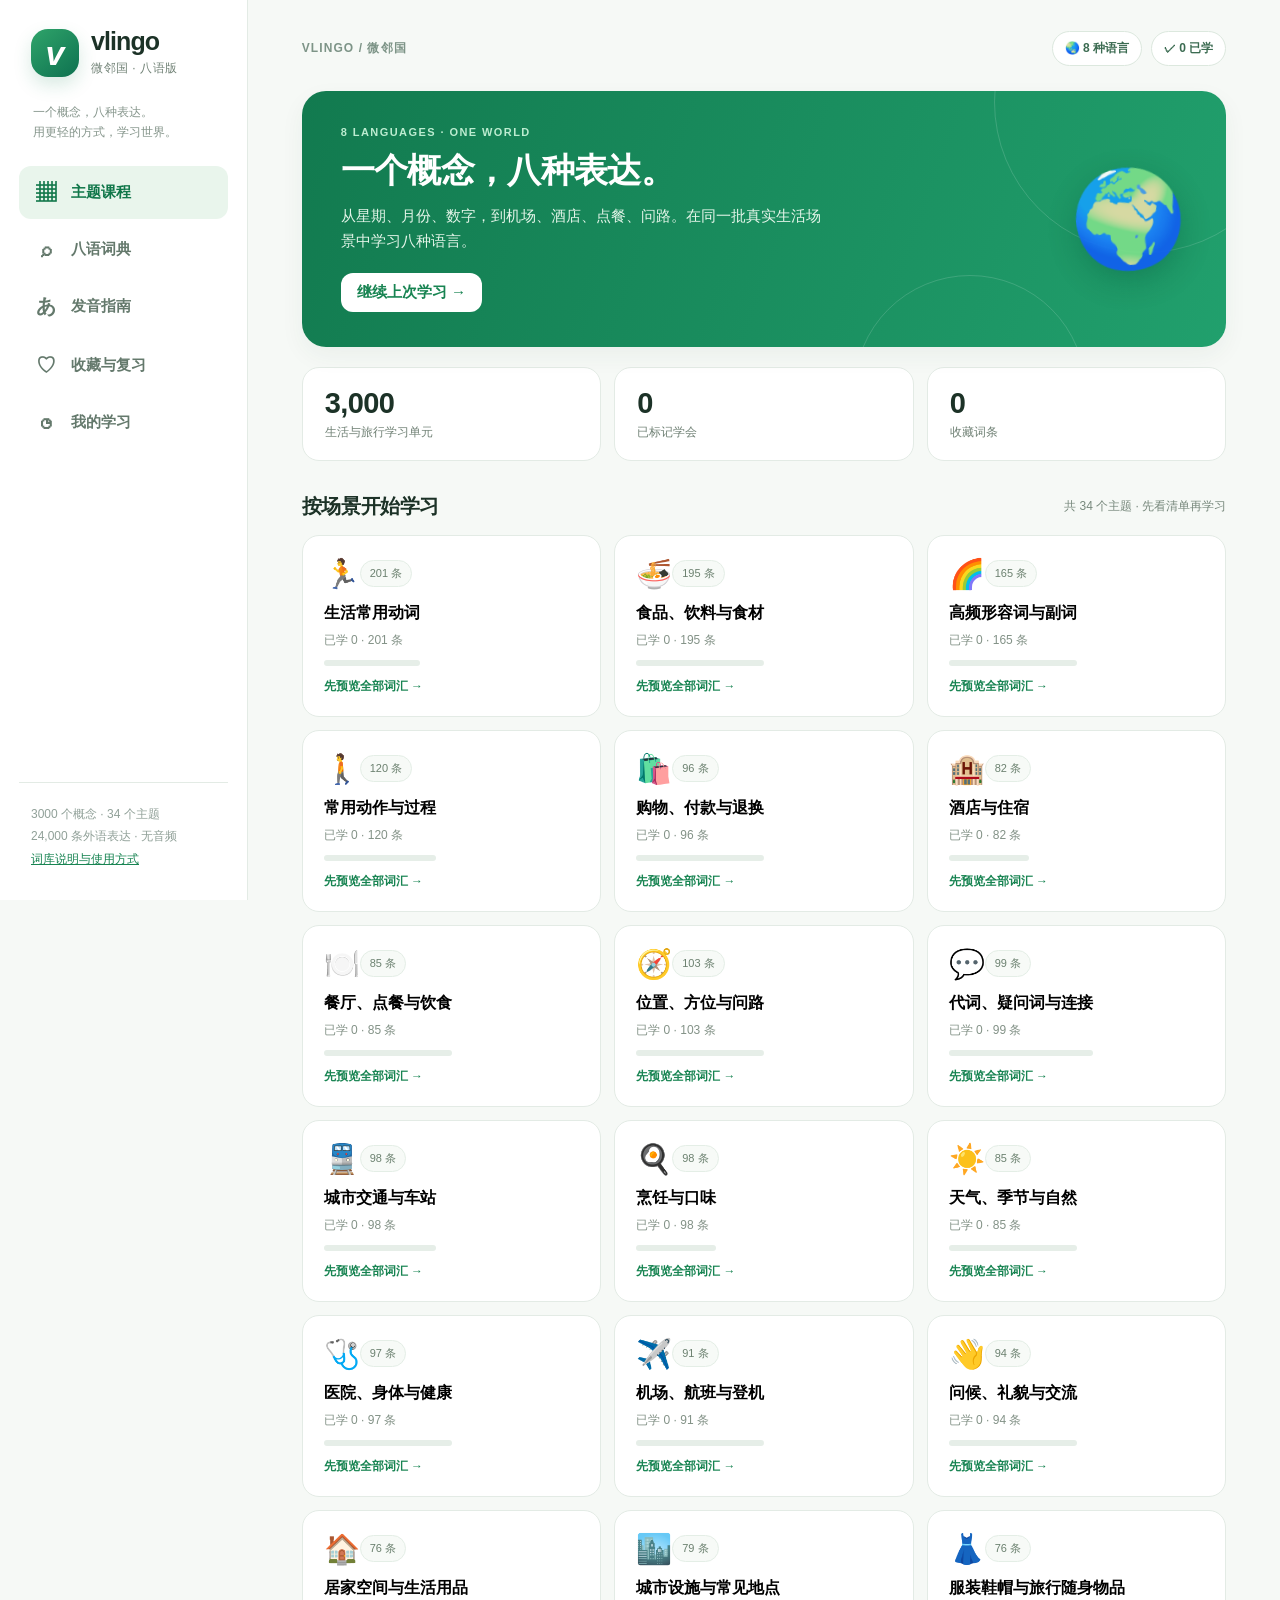
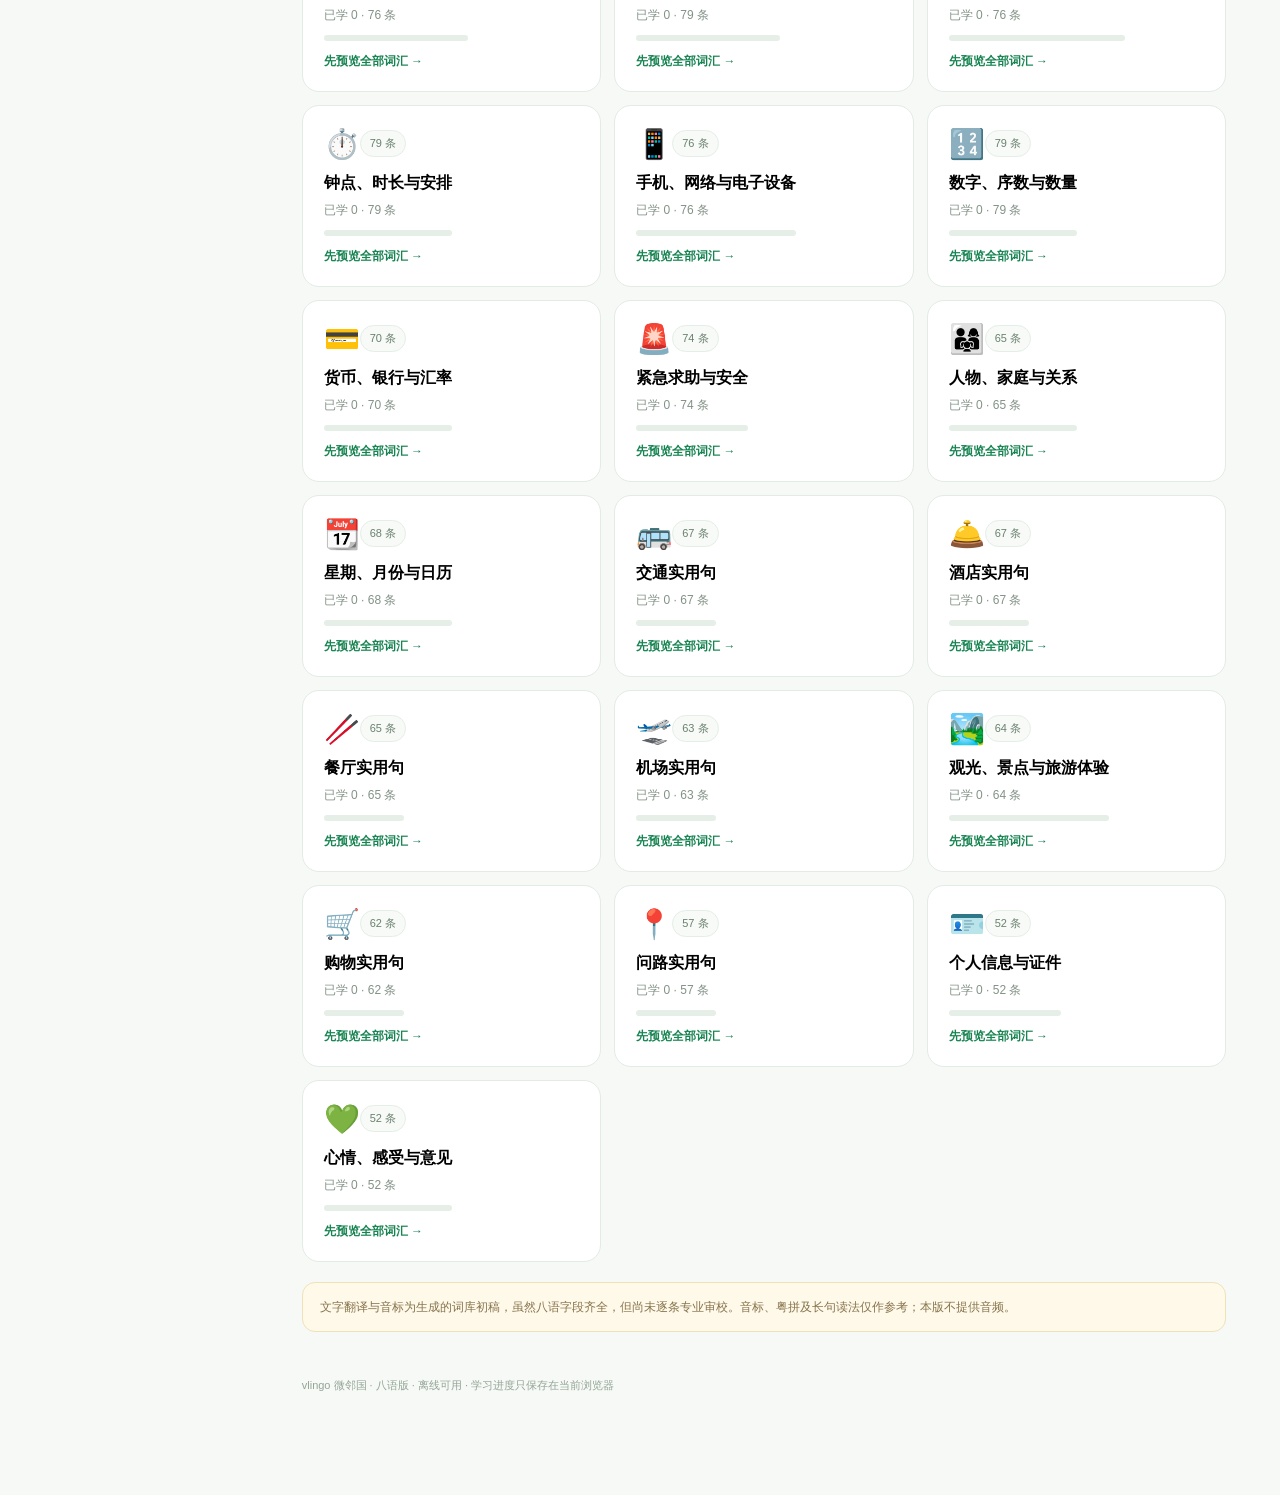
==== index.html @ e0ec7e32 "site: import published vlingo website and eight-language data" ====
<!doctype html><html lang="zh-CN"><head><meta charset="utf-8"><meta name="viewport" content="width=device-width,initial-scale=1,viewport-fit=cover"><meta name="theme-color" content="#188452"><meta name="description" content="vlingo 微邻国｜3000 个生活概念，八种语言同步学习"><title>vlingo 微邻国 · 八语同步学习</title><link rel="icon" href="assets/icon.svg" type="image/svg+xml"><link rel="stylesheet" href="assets/styles.css"><link rel="manifest" href="manifest.webmanifest"></head><body>
<div class="app"><aside class="side"><div class="logo"><div class="logo-icon">v</div><div><b>vlingo</b><span>微邻国 · 八语版</span></div></div><div class="side-sub">一个概念，八种表达。<br>用更轻的方式，学习世界。</div><nav class="nav"><button data-page="home" class="active"><span class="ni">▦</span>主题课程</button><button data-page="search"><span class="ni">⌕</span>八语词典</button><button data-page="guides"><span class="ni">あ</span>发音指南</button><button data-page="review"><span class="ni">♡</span>收藏与复习</button><button data-page="settings"><span class="ni">◷</span>我的学习</button></nav><div class="side-foot">3000 个概念 · 34 个主题<br>24,000 条外语表达 · 无音频<br><a href="README.md" target="_blank">词库说明与使用方式</a></div></aside><main class="main" id="view"></main></div>
<nav class="bottom"><button data-page="home">▦<small>课程</small></button><button data-page="search">⌕<small>词典</small></button><button data-page="guides">あ<small>发音</small></button><button data-page="review">♡<small>复习</small></button><button data-page="settings">◷<small>我的</small></button></nav><div class="toast" id="toast" role="status" aria-live="polite"></div><script src="data/lexicon.js"></script><script src="assets/app.js"></script></body></html>
---- assets/styles.css ----
:root{--bg:#f6f9f6;--surface:#fff;--ink:#1c3227;--muted:#718276;--brand:#188452;--brand2:#116c46;--line:#e3ebe5;--soft:#edf7f0;--gold:#f8f1df;--shadow:0 9px 24px rgba(37,69,46,.055);--radius:19px;--sans:-apple-system,BlinkMacSystemFont,"PingFang SC","Microsoft YaHei",Inter,Arial,sans-serif}
*{box-sizing:border-box}html{scroll-behavior:smooth}body{margin:0;background:var(--bg);color:var(--ink);font-family:var(--sans);font-size:15px}button,input,select{font:inherit}button{cursor:pointer}a{color:var(--brand)}button:focus-visible,input:focus-visible,select:focus-visible{outline:3px solid #79cba5;outline-offset:2px}.app{display:grid;grid-template-columns:248px minmax(0,1fr);min-height:100vh;max-width:1680px;margin:auto}.side{position:sticky;top:0;height:100vh;background:#fff;border-right:1px solid var(--line);padding:29px 19px;display:flex;flex-direction:column}.logo{display:flex;align-items:center;gap:12px;padding:0 12px 12px}.logo-icon{background:linear-gradient(140deg,#2fa46a,#0e7150);color:white;border-radius:17px;width:48px;height:48px;display:grid;place-items:center;font-size:34px;font-weight:800;font-style:italic;box-shadow:0 8px 18px #1884522b}.logo b{font-size:25px;letter-spacing:-.9px;line-height:1}.logo span{display:block;font-size:12px;margin-top:6px;color:var(--muted);letter-spacing:.5px}.side-sub{font-size:12px;line-height:1.7;color:#85958b;padding:13px 14px 23px}.nav{display:grid;gap:6px}.nav button{background:transparent;border:0;text-align:left;color:#64796c;padding:13px 15px;font-weight:650;border-radius:12px;display:flex;gap:13px;align-items:center}.nav button .ni{width:24px;font-size:20px;text-align:center}.nav button.active{background:#e9f5ec;color:#11774a}.nav button:hover:not(.active){background:#f4f7f5}.side-foot{margin-top:auto;border-top:1px solid var(--line);padding:20px 12px 0;font-size:12px;line-height:1.9;color:#90a098}.side-foot a{display:block;color:var(--brand)}.main{padding:31px clamp(22px,4.2vw,66px) 90px;min-width:0;max-width:1360px;width:100%;margin:0 auto}.topline{display:flex;align-items:center;justify-content:space-between;gap:10px;margin-bottom:25px}.crumb{font-size:12px;font-weight:700;letter-spacing:.09em;color:#7d9487}.topright{display:flex;align-items:center;gap:9px}.chip{border-radius:30px;padding:8px 12px;background:white;border:1px solid #dce8de;color:#3b6b51;font-size:12px;font-weight:700;white-space:nowrap}.heading{margin:8px 0 23px}.heading h1{font-size:clamp(25px,3vw,35px);margin:0 0 10px;letter-spacing:-.03em}.heading p{margin:0;color:var(--muted);line-height:1.75;max-width:810px}.hero{background:linear-gradient(110deg,#127a4f,#21a06d);border-radius:24px;padding:35px 39px;display:flex;justify-content:space-between;align-items:center;color:white;position:relative;overflow:hidden;min-height:230px;box-shadow:var(--shadow)}.hero::before,.hero::after{content:"";position:absolute;border:1px solid #ffffff26;border-radius:50%;width:300px;height:300px;right:-70px;top:-140px}.hero::after{width:230px;height:230px;top:auto;bottom:-160px;right:140px}.hero h2{font-size:clamp(23px,3vw,34px);line-height:1.2;letter-spacing:-.02em;margin:12px 0}.hero p{color:#e4f5e9;max-width:480px;line-height:1.7;margin:0 0 19px}.hero .orb{font-size:94px;line-height:1;opacity:.94;filter:drop-shadow(0 10px 15px #09573961);transform:rotate(-6deg);z-index:1}.eyebrow{font-size:11px;letter-spacing:.13em;font-weight:800;color:var(--brand);text-transform:uppercase}.hero .eyebrow{color:#bcecd0}.btn{border:1px solid var(--line);border-radius:12px;background:white;color:var(--ink);padding:10px 16px;min-height:39px;font-weight:750;display:inline-flex;justify-content:center;align-items:center;gap:8px;white-space:nowrap}.btn:hover{border-color:#a4cdb2;background:#fafdfb}.btn.primary{background:var(--brand);color:white;border-color:var(--brand)}.btn.primary:hover{background:var(--brand2)}.btn.light{background:#fff;color:var(--brand);border:0}.btn.tiny{padding:7px 11px;font-size:12px;min-height:31px}.btn.warn{color:#b54f42}.btn:disabled{opacity:.5;cursor:default}.stats{display:grid;grid-template-columns:repeat(3,1fr);gap:13px;margin:20px 0 28px}.stat{padding:19px 22px;background:#fff;border:1px solid var(--line);border-radius:17px}.stat b{display:block;font-size:29px;letter-spacing:-.02em}.stat span{font-size:12px;color:var(--muted);margin-top:4px;display:block}.sectionhead{display:flex;align-items:center;justify-content:space-between;gap:16px;margin:32px 0 15px}.sectionhead h2{font-size:20px;letter-spacing:-.02em;margin:0}.muted{color:var(--muted)}.small{font-size:12px}.notice{background:#fff9ea;border:1px solid #f0e1b9;padding:14px 17px;border-radius:13px;font-size:12px;color:#86734b;line-height:1.7;margin:20px 0}.notice.green{background:var(--soft);border-color:#cde7d6;color:#356a4a}.topic-grid{display:grid;grid-template-columns:repeat(3,minmax(0,1fr));gap:13px}.topic{border:1px solid var(--line);background:white;padding:21px;text-align:left;border-radius:17px;min-height:142px;display:flex;flex-direction:column;gap:12px;transition:.14s}.topic:hover{border-color:#9accae;transform:translateY(-2px);box-shadow:var(--shadow)}.topic-top{display:flex;align-items:center;justify-content:space-between}.topic .emoji{font-size:29px}.tag{display:inline-flex;align-items:center;gap:4px;padding:5px 9px;border:1px solid #e4eee6;background:#f7faf7;border-radius:100px;font-size:11px;color:#6b806f;white-space:nowrap}.tag.green{background:#e6f5ec;border-color:#d2e9da;color:var(--brand2)}.topic h3{font-size:16px;margin:0 0 7px;font-weight:750}.topic p{font-size:12px;color:#839287;margin:0;line-height:1.5}.topic small{margin-top:auto;color:#188452;font-size:12px;font-weight:650}.panel{border:1px solid var(--line);background:#fff;border-radius:19px;padding:24px;box-shadow:var(--shadow)}.toolbar{display:flex;gap:10px;align-items:center;flex-wrap:wrap;margin:14px 0 18px}.input{border:1px solid #dfe9e2;border-radius:12px;background:#fff;min-height:42px;padding:10px 13px;outline:none;color:var(--ink)}.input:focus{border-color:#5ab584}.search{width:min(100%,520px);flex:1}.seg{display:flex;gap:7px;flex-wrap:wrap}.seg button{padding:8px 12px;background:#fff;border:1px solid var(--line);border-radius:10px;color:#697c70;font-size:12px;font-weight:700}.seg button.on{background:#e5f5e9;color:#137447;border-color:#b9dcc4}.between{display:flex;justify-content:space-between;align-items:center;gap:12px;flex-wrap:wrap}.catalog-head{margin-bottom:18px;display:flex;align-items:center;justify-content:space-between;gap:15px}.catalog-head h2{margin:0;font-size:22px}.catalog-head p{color:var(--muted);margin:6px 0 0;font-size:13px}.wordlist{border:1px solid var(--line);border-radius:13px;overflow:hidden;background:#fff}.wordrow{display:flex;justify-content:space-between;align-items:center;width:100%;padding:13px 15px;background:#fff;text-align:left;border:0;border-bottom:1px solid #edf1ed;gap:10px}.wordrow:last-child{border-bottom:0}.wordrow:hover{background:#f6fbf7}.wordrow b{font-size:14px;font-weight:750}.wordrow small{display:block;font-size:12px;color:#8a988e;margin-top:5px;line-height:1.5}.wordrow .arrow{font-size:18px;color:#afc1b4}.count{color:#77887c;font-size:12px}.progressbar{height:6px;background:#e6eee8;border-radius:50px;overflow:hidden}.progressbar i{height:100%;background:#21a76c;display:block;border-radius:50px}.studyframe{background:#fff;border:1px solid var(--line);border-radius:21px;padding:25px;box-shadow:var(--shadow)}.studyword{font-size:clamp(30px,5vw,48px);font-weight:850;margin:10px 0 6px;letter-spacing:-.035em}.studyhead{margin-bottom:20px;display:flex;justify-content:space-between;gap:8px;flex-wrap:wrap}.lang-filter{display:flex;flex-wrap:wrap;gap:7px;margin:16px 0 19px}.lang-filter button{background:#fff;border:1px solid #dfe9df;padding:7px 11px;border-radius:11px;font-size:12px;color:#6b8272}.lang-filter button.on{border-color:#8acaad;background:#eaf7ee;color:#107443;font-weight:750}.langs-grid{display:grid;grid-template-columns:repeat(2,minmax(0,1fr));gap:12px}.lcard{border:1px solid #e3ebe4;padding:17px;border-radius:15px;min-width:0;display:flex;flex-direction:column;gap:7px;background:#fff}.lcard h3{font-size:12px;margin:0;color:#607e6b;display:flex;gap:8px;align-items:center}.lword{font-size:20px;line-height:1.5;font-weight:700;overflow-wrap:anywhere;word-break:normal;white-space:pre-line}.lread{font-size:13px;color:#6c806f;line-height:1.65;overflow-wrap:anywhere}.lread span{color:#9aaba0;font-size:11px}.studynav{display:flex;justify-content:space-between;gap:10px;flex-wrap:wrap;align-items:center;border-top:1px solid var(--line);padding-top:18px;margin-top:21px}.actions{display:flex;gap:8px;flex-wrap:wrap}.quiz-box{max-width:760px}.quiz-choices{display:grid;gap:9px;margin-top:20px}.choice{background:#fff;border:1px solid var(--line);border-radius:13px;padding:16px 18px;text-align:left;color:var(--ink);font-size:16px;line-height:1.6}.choice:hover{background:#f8fcf9;border-color:#85c7a0}.choice.correct{background:#e7f6ec;border-color:#58b986;color:#125f3e}.choice.wrong{background:#fff0ed;border-color:#e49d92;color:#ae403a}.choice:disabled{cursor:default}.quiz-prompt{margin:12px 0 5px;font-size:32px;font-weight:800;line-height:1.4}.alertline{padding:12px 14px;margin:14px 0;border-radius:12px;background:#edf6f0;color:#276948;font-size:14px}.alertline.bad{background:#fff0ed;color:#ab453a}.empty{padding:60px 18px;border:1px dashed #d5e3d9;border-radius:15px;background:#fff;text-align:center;line-height:2;color:var(--muted)}.guide-nav{display:grid;grid-template-columns:repeat(4,1fr);gap:9px;margin:22px 0}.guide-btn{text-align:left;border:1px solid var(--line);border-radius:12px;background:#fff;padding:13px 10px;display:grid;gap:5px;color:var(--ink)}.guide-btn.on{border-color:#8fceb0;background:#eaf7ee}.guide-btn small{color:var(--muted);font-size:11px}.kana-grid{display:grid;grid-template-columns:repeat(5,1fr);gap:9px;max-width:620px}.kana{background:#f9fcfa;border:1px solid var(--line);border-radius:11px;min-height:77px;text-align:center;padding:9px 3px}.kana b{font-size:25px}.kana small{font-size:12px;display:block;color:#7c8f83;margin-top:6px}.rule-grid{display:grid;grid-template-columns:repeat(3,1fr);gap:10px}.rule{border:1px solid var(--line);border-radius:13px;padding:15px}.rule b{font-size:19px}.rule small{display:block;color:#77887c;line-height:1.7;margin-top:6px}.option{padding:16px 0;border-bottom:1px solid var(--line);display:flex;align-items:center;justify-content:space-between;gap:12px}.option:last-child{border:0}.option b{display:block;font-size:15px}.option small{display:block;color:var(--muted);line-height:1.6;margin-top:5px}.footer{padding:24px 0 10px;margin-top:16px;font-size:11px;color:#93a497;line-height:1.7}.bottom{display:none}.toast{position:fixed;bottom:22px;left:50%;transform:translateX(-50%) translateY(20px);background:#193f2b;color:#fff;border-radius:11px;padding:11px 17px;z-index:20;font-size:13px;box-shadow:0 9px 24px #17372228;opacity:0;transition:.2s;pointer-events:none}.toast.on{opacity:1;transform:translateX(-50%) translateY(0)}.typechip{padding:5px 9px;background:#f5f8f6;border-radius:100px;border:1px solid #e6ede7;font-size:11px;color:#6c8472}.hidden{display:none!important}.no-marg{margin:0}.nowrap{white-space:nowrap}
@media(min-width:1380px){.topic-grid{grid-template-columns:repeat(4,1fr)}.langs-grid{grid-template-columns:repeat(2,1fr)}}
@media(max-width:1100px){.topic-grid{grid-template-columns:repeat(2,1fr)}.main{padding:26px 26px 85px}.hero .orb{font-size:65px}}
@media(max-width:760px){.app{display:block}.side{display:none}.main{padding:20px 15px 97px}.bottom{position:fixed;bottom:0;left:0;right:0;z-index:15;display:grid;grid-template-columns:repeat(5,1fr);background:#fffffff5;border-top:1px solid var(--line);padding:8px 3px calc(7px + env(safe-area-inset-bottom));box-shadow:0 -7px 25px #153e2910}.bottom button{border:0;background:transparent;color:#8b9c90;font-size:22px;display:grid;gap:3px;justify-items:center;padding:5px 0;min-height:47px}.bottom button small{font-size:10px;font-weight:700}.bottom button.active{color:var(--brand)}.topline{margin:0 0 18px}.hero{padding:26px 22px;min-height:0}.hero .orb{font-size:49px;align-self:flex-start;margin-left:4px}.hero h2{font-size:25px}.stats{gap:8px}.stat{padding:15px 13px}.stat b{font-size:23px}.stat span{font-size:11px}.topic-grid{gap:10px}.topic{min-height:143px;padding:15px;gap:10px}.topic h3{font-size:14px}.topic p{font-size:11px}.topic .emoji{font-size:26px}.panel,.studyframe{padding:17px;border-radius:16px}.langs-grid{grid-template-columns:1fr}.lcard{padding:15px}.lword{font-size:22px}.guide-nav{grid-template-columns:repeat(2,1fr)}.rule-grid{grid-template-columns:repeat(2,1fr)}.kana-grid{gap:5px}.kana{min-height:68px}.kana b{font-size:23px}.sectionhead h2{font-size:18px}.catalog-head{align-items:start}.toolbar{align-items:stretch}.search{min-width:0}.studynav{justify-content:center}.studynav>div{width:100%;display:flex;justify-content:space-between}.btn{padding:10px 13px}.footer{padding-bottom:9px}.notice{margin:13px 0}}
@media(max-width:380px){.main{padding-left:12px;padding-right:12px}.topic-grid{grid-template-columns:1fr 1fr}.hero .orb{display:none}.lword{font-size:21px}.stat b{font-size:20px}}
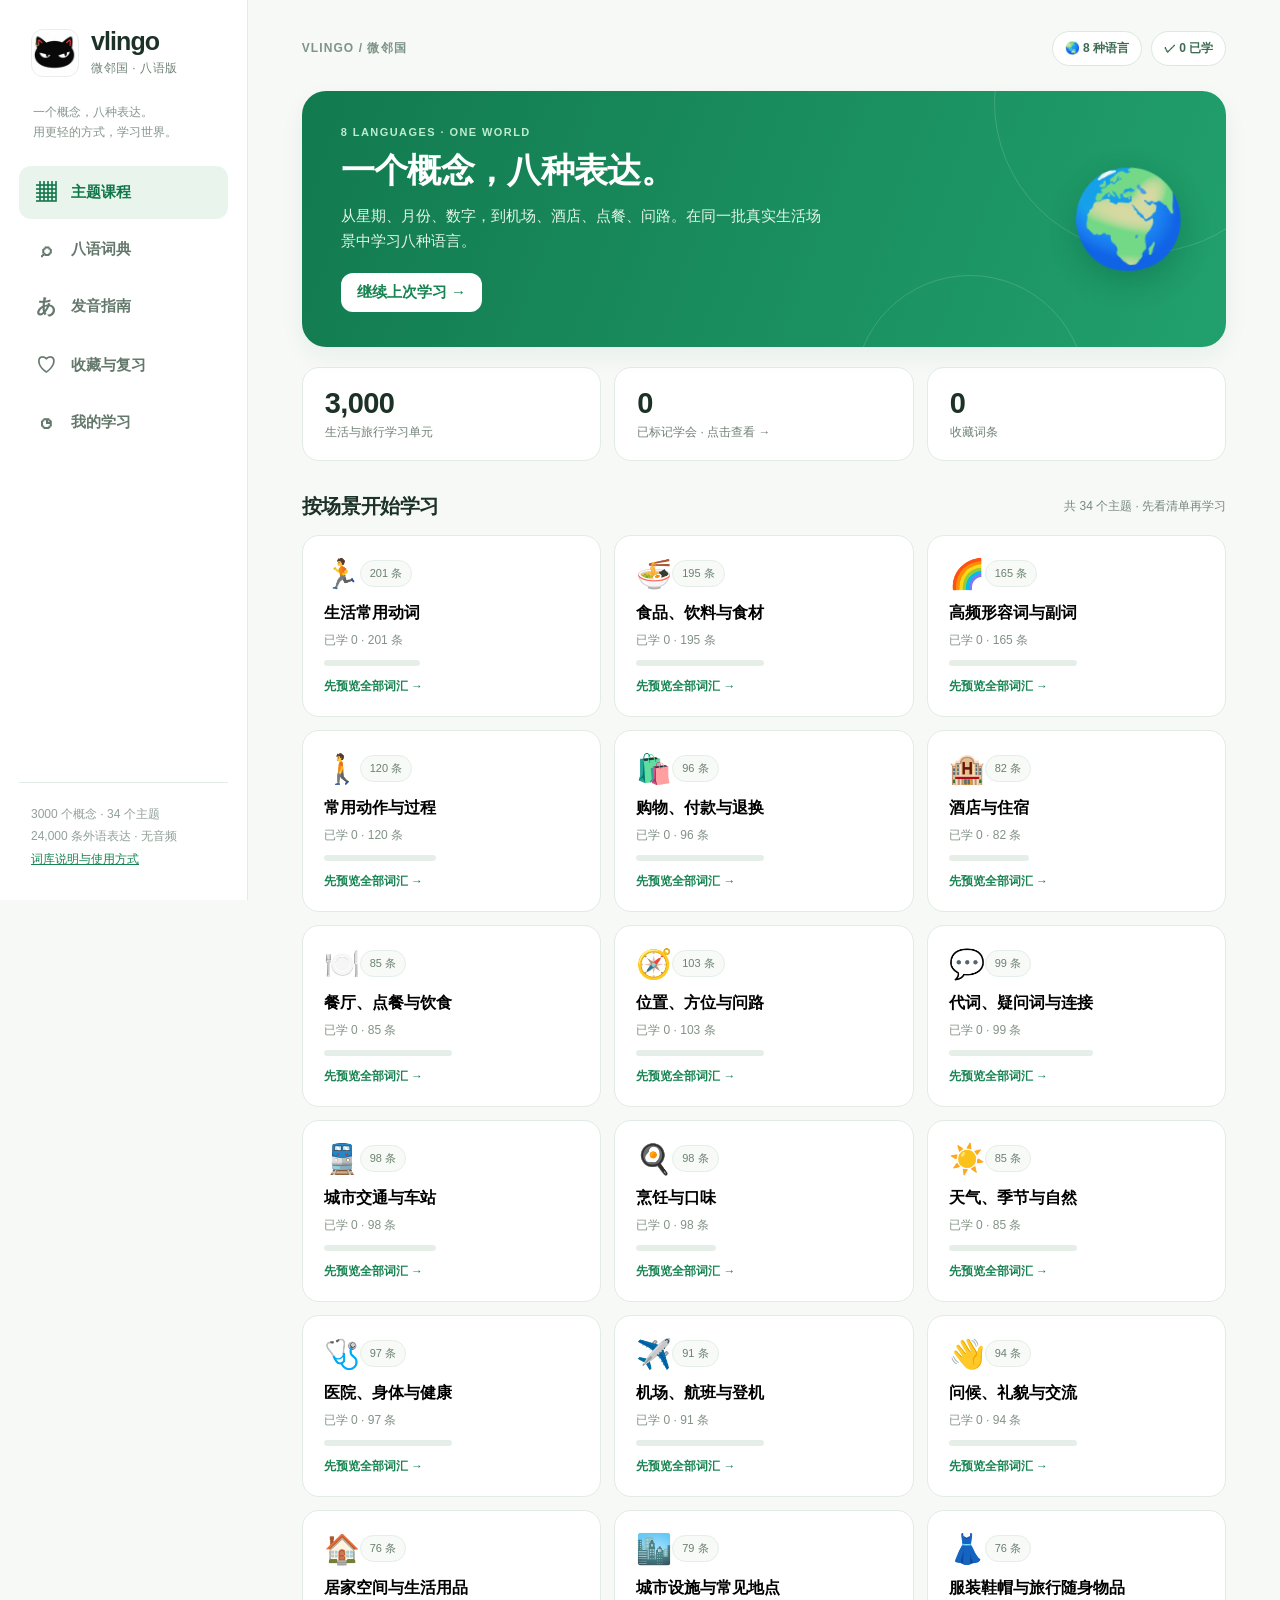
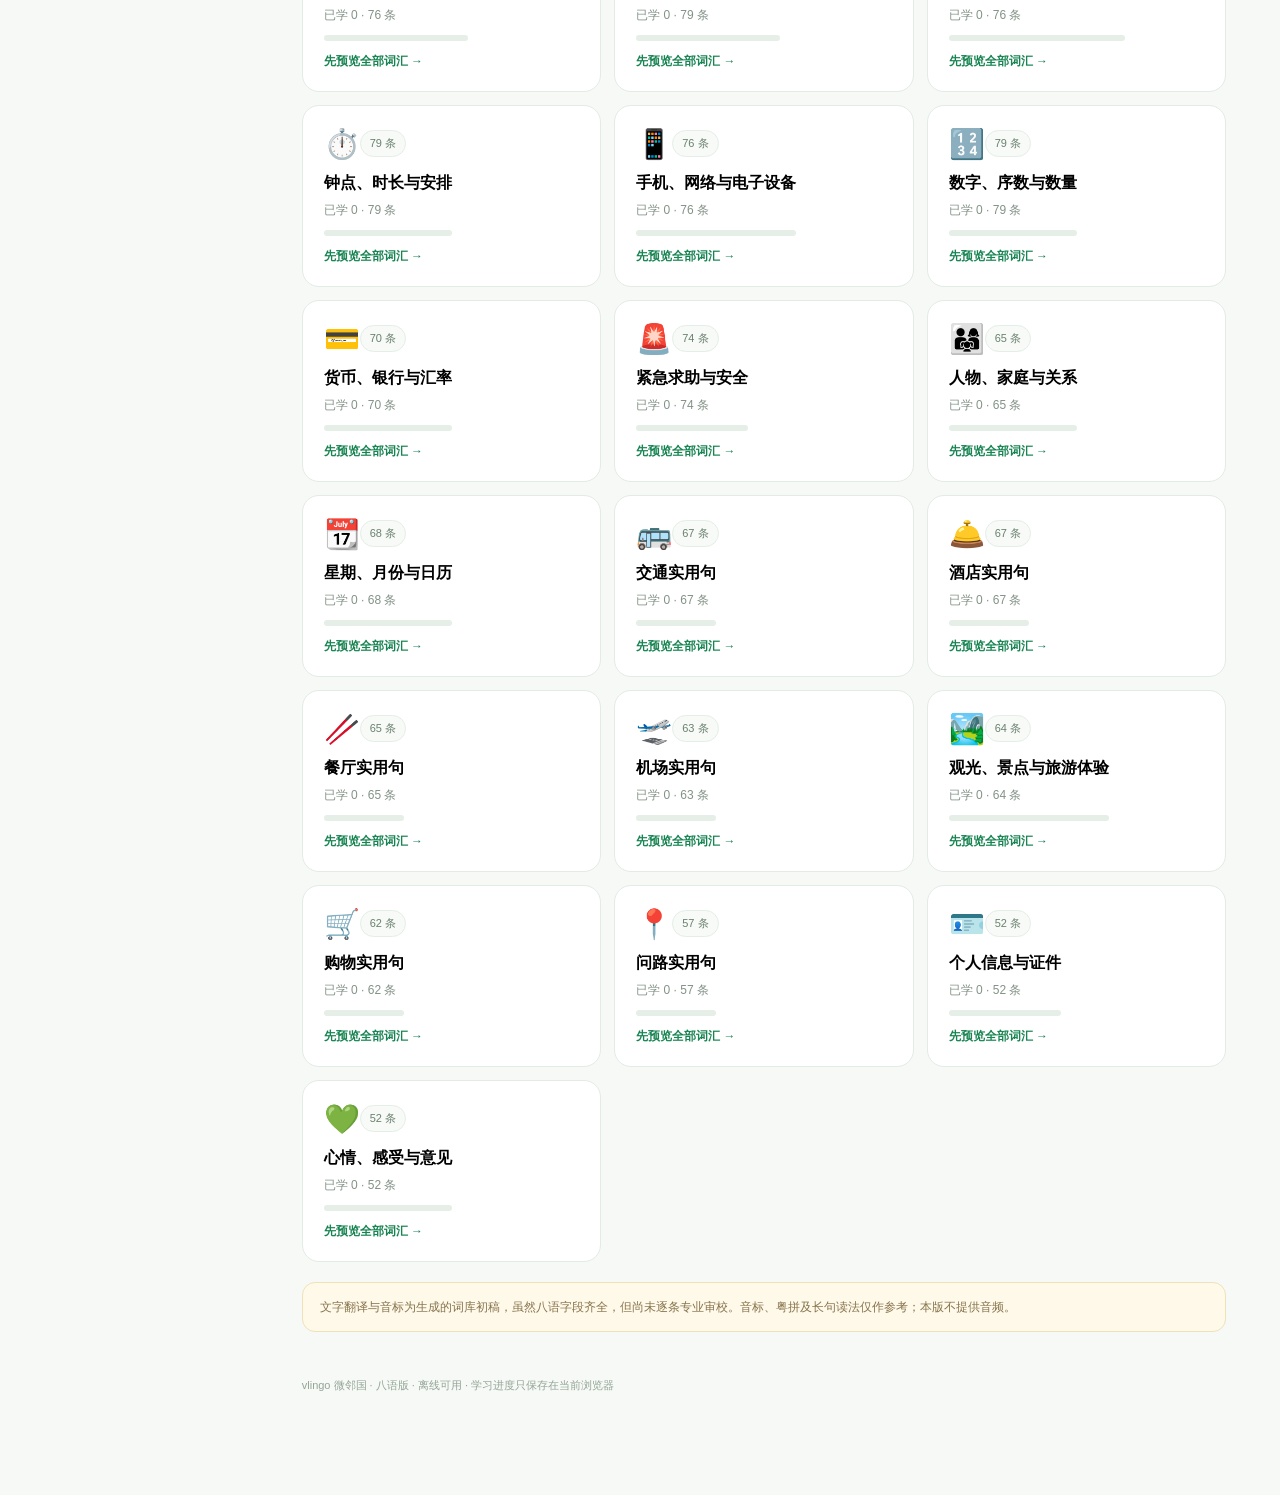
==== commit e8a7f4e0: "site: import published vlingo website and eight-language data" ====
--- a/index.html
+++ b/index.html
@@ -1,3 +1,3 @@
-<!doctype html><html lang="zh-CN"><head><meta charset="utf-8"><meta name="viewport" content="width=device-width,initial-scale=1,viewport-fit=cover"><meta name="theme-color" content="#188452"><meta name="description" content="vlingo 微邻国｜3000 个生活概念，八种语言同步学习"><title>vlingo 微邻国 · 八语同步学习</title><link rel="icon" href="assets/icon.svg" type="image/svg+xml"><link rel="stylesheet" href="assets/styles.css"><link rel="manifest" href="manifest.webmanifest"></head><body>
-<div class="app"><aside class="side"><div class="logo"><div class="logo-icon">v</div><div><b>vlingo</b><span>微邻国 · 八语版</span></div></div><div class="side-sub">一个概念，八种表达。<br>用更轻的方式，学习世界。</div><nav class="nav"><button data-page="home" class="active"><span class="ni">▦</span>主题课程</button><button data-page="search"><span class="ni">⌕</span>八语词典</button><button data-page="guides"><span class="ni">あ</span>发音指南</button><button data-page="review"><span class="ni">♡</span>收藏与复习</button><button data-page="settings"><span class="ni">◷</span>我的学习</button></nav><div class="side-foot">3000 个概念 · 34 个主题<br>24,000 条外语表达 · 无音频<br><a href="README.md" target="_blank">词库说明与使用方式</a></div></aside><main class="main" id="view"></main></div>
-<nav class="bottom"><button data-page="home">▦<small>课程</small></button><button data-page="search">⌕<small>词典</small></button><button data-page="guides">あ<small>发音</small></button><button data-page="review">♡<small>复习</small></button><button data-page="settings">◷<small>我的</small></button></nav><div class="toast" id="toast" role="status" aria-live="polite"></div><script src="data/lexicon.js"></script><script src="assets/app.js"></script></body></html>
+<!doctype html><html lang="zh-CN"><head><meta charset="utf-8"><meta name="viewport" content="width=device-width,initial-scale=1,viewport-fit=cover"><meta name="theme-color" content="#ffffff"><meta name="description" content="vlingo 微邻国｜3000 个生活概念，八种语言同步学习"><title>vlingo 微邻国 · 八语同步学习</title><link rel="icon" href="assets/icon-32.png?v=3" sizes="32x32" type="image/png"><link rel="apple-touch-icon" href="assets/icon-180.png?v=3"><link rel="stylesheet" href="assets/styles.css?v=3"><link rel="manifest" href="manifest.webmanifest"></head><body>
+<div class="app"><aside class="side"><div class="logo"><img class="logo-icon" src="assets/cat-logo-96.png?v=3" alt="vlingo 黑猫标志"><div><b>vlingo</b><span>微邻国 · 八语版</span></div></div><div class="side-sub">一个概念，八种表达。<br>用更轻的方式，学习世界。</div><nav class="nav"><button data-page="home" class="active"><span class="ni">▦</span>主题课程</button><button data-page="search"><span class="ni">⌕</span>八语词典</button><button data-page="guides"><span class="ni">あ</span>发音指南</button><button data-page="review"><span class="ni">♡</span>收藏与复习</button><button data-page="settings"><span class="ni">◷</span>我的学习</button></nav><div class="side-foot">3000 个概念 · 34 个主题<br>24,000 条外语表达 · 无音频<br><a href="README.md" target="_blank">词库说明与使用方式</a></div></aside><main class="main" id="view"></main></div>
+<nav class="bottom"><button data-page="home">▦<small>课程</small></button><button data-page="search">⌕<small>词典</small></button><button data-page="guides">あ<small>发音</small></button><button data-page="review">♡<small>复习</small></button><button data-page="settings">◷<small>我的</small></button></nav><div class="toast" id="toast" role="status" aria-live="polite"></div><script src="data/lexicon.js"></script><script src="assets/app.js?v=3"></script></body></html>
--- a/assets/styles.css
+++ b/assets/styles.css
@@ -4,3 +4,23 @@
 @media(max-width:1100px){.topic-grid{grid-template-columns:repeat(2,1fr)}.main{padding:26px 26px 85px}.hero .orb{font-size:65px}}
 @media(max-width:760px){.app{display:block}.side{display:none}.main{padding:20px 15px 97px}.bottom{position:fixed;bottom:0;left:0;right:0;z-index:15;display:grid;grid-template-columns:repeat(5,1fr);background:#fffffff5;border-top:1px solid var(--line);padding:8px 3px calc(7px + env(safe-area-inset-bottom));box-shadow:0 -7px 25px #153e2910}.bottom button{border:0;background:transparent;color:#8b9c90;font-size:22px;display:grid;gap:3px;justify-items:center;padding:5px 0;min-height:47px}.bottom button small{font-size:10px;font-weight:700}.bottom button.active{color:var(--brand)}.topline{margin:0 0 18px}.hero{padding:26px 22px;min-height:0}.hero .orb{font-size:49px;align-self:flex-start;margin-left:4px}.hero h2{font-size:25px}.stats{gap:8px}.stat{padding:15px 13px}.stat b{font-size:23px}.stat span{font-size:11px}.topic-grid{gap:10px}.topic{min-height:143px;padding:15px;gap:10px}.topic h3{font-size:14px}.topic p{font-size:11px}.topic .emoji{font-size:26px}.panel,.studyframe{padding:17px;border-radius:16px}.langs-grid{grid-template-columns:1fr}.lcard{padding:15px}.lword{font-size:22px}.guide-nav{grid-template-columns:repeat(2,1fr)}.rule-grid{grid-template-columns:repeat(2,1fr)}.kana-grid{gap:5px}.kana{min-height:68px}.kana b{font-size:23px}.sectionhead h2{font-size:18px}.catalog-head{align-items:start}.toolbar{align-items:stretch}.search{min-width:0}.studynav{justify-content:center}.studynav>div{width:100%;display:flex;justify-content:space-between}.btn{padding:10px 13px}.footer{padding-bottom:9px}.notice{margin:13px 0}}
 @media(max-width:380px){.main{padding-left:12px;padding-right:12px}.topic-grid{grid-template-columns:1fr 1fr}.hero .orb{display:none}.lword{font-size:21px}.stat b{font-size:20px}}
+
+/* v2: 学会列表可直接打开与撤销 */
+.stat-link{font:inherit;color:inherit;text-align:left;cursor:pointer;width:100%}
+.stat-link:hover{border-color:#90cba6;background:#f8fcf9}
+.known-row{padding:0 10px 0 0;gap:8px;min-height:72px}
+.known-row:hover{background:#fff}
+.known-open{display:flex;flex:1;min-width:0;flex-direction:column;align-items:flex-start;justify-content:center;gap:3px;text-align:left;padding:13px 15px;background:transparent;border:0;color:var(--ink);cursor:pointer}
+.known-open:hover{background:#f6fbf7}
+.known-open b{font-size:14px}
+.known-open small{display:block;font-size:12px;color:var(--muted);line-height:1.5;overflow-wrap:anywhere}
+.known-reset{flex-shrink:0;color:#98603f;border-color:#ead7c7;background:#fffaf6;font-size:12px}
+.known-reset:hover{background:#fff1e8;border-color:#dbbba5}
+.morebox{text-align:center;padding:16px 0}
+@media(max-width:760px){.review-tabs{display:grid;grid-template-columns:repeat(3,minmax(0,1fr));width:100%}.review-tabs button{padding:11px 5px;font-size:12px}.known-row{gap:3px}.known-open{padding:12px 9px 12px 12px}.known-reset{padding:8px 9px;min-height:34px;font-size:11px}}
+
+/* v3 | 正式黑猫标志：沿用 V2 版全部学习界面与数据 */
+.logo .logo-icon{display:block;flex:0 0 48px;object-fit:contain;background:white;border:1px solid #e9eeeb;padding:1px;box-shadow:none;border-radius:12px;width:48px;height:48px;font-style:normal}
+.crumb-brand{display:inline-flex;align-items:center;gap:9px;min-width:0}
+.top-logo{display:none;width:32px;height:32px;object-fit:contain;border-radius:9px;border:1px solid #edf0ed;background:white;flex:none}
+@media(max-width:760px){.top-logo{display:block}.crumb{letter-spacing:0;font-size:11px}.crumb-brand{gap:6px}}
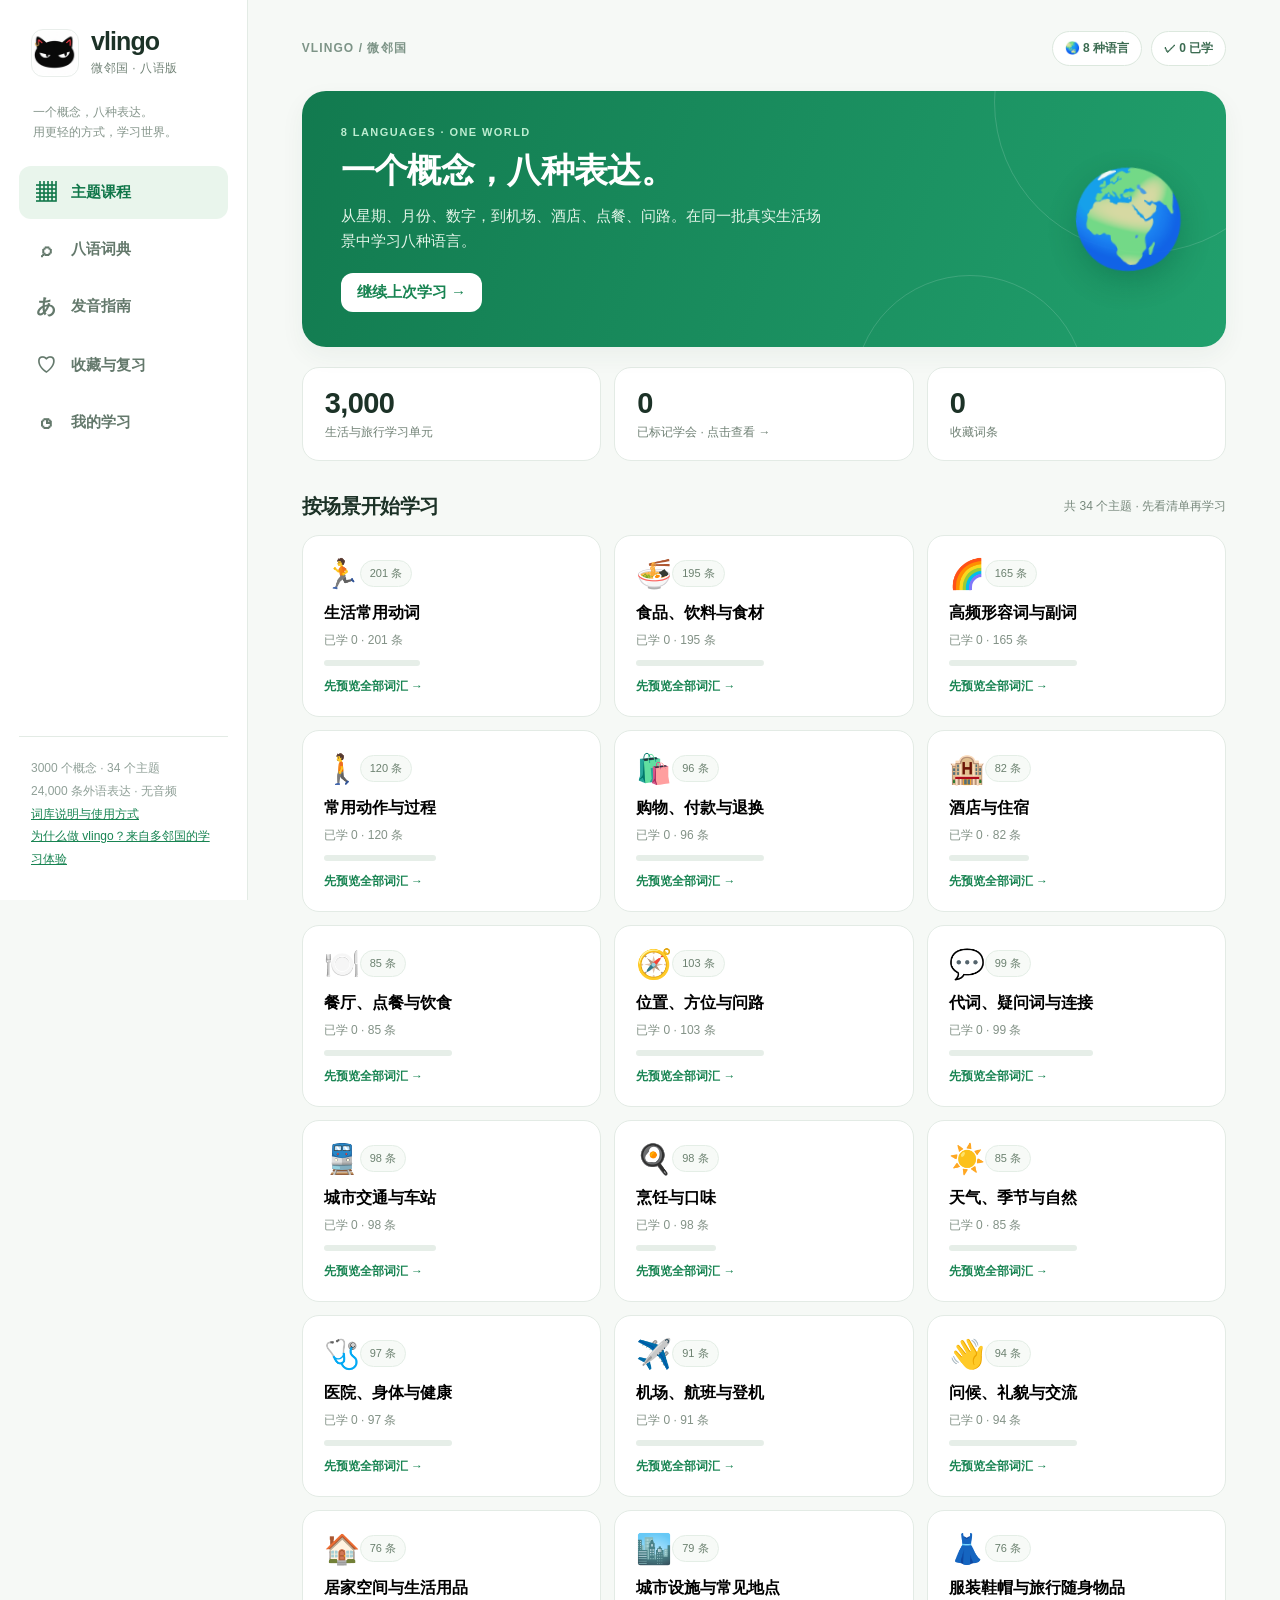
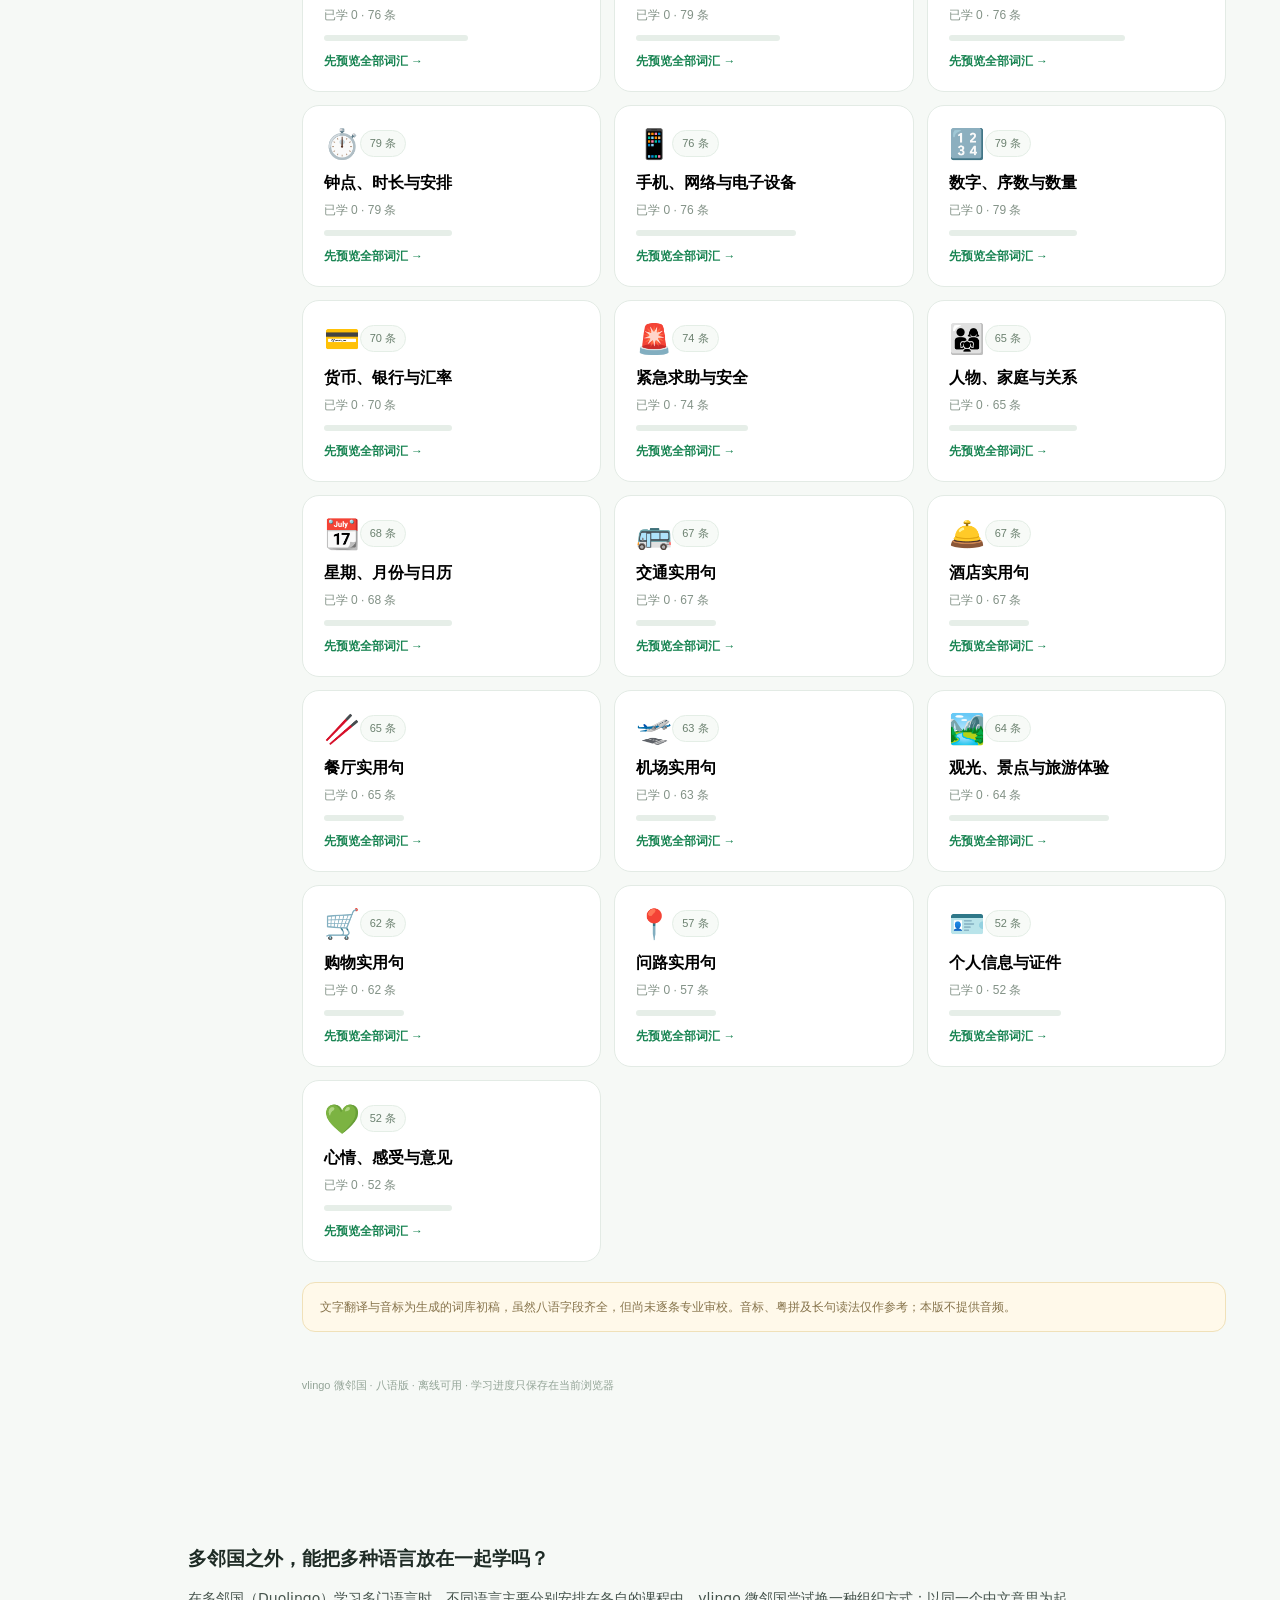
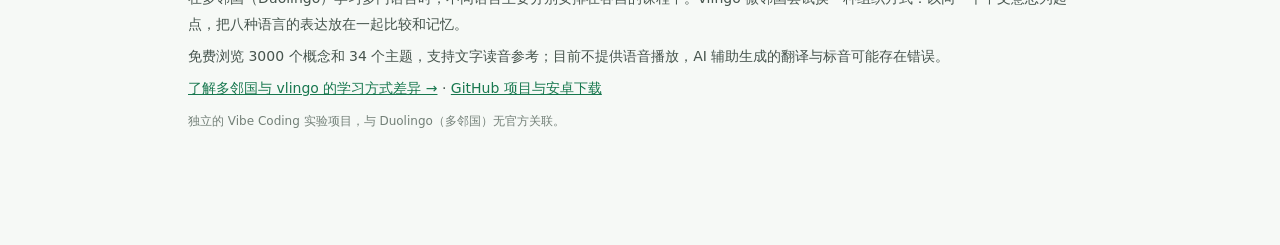
==== commit 50190943: "seo: explain multi-language comparison and Duolingo inspiration in crawlable homepage" ====
--- a/index.html
+++ b/index.html
@@ -1,3 +1,3 @@
-<!doctype html><html lang="zh-CN"><head><meta charset="utf-8"><meta name="viewport" content="width=device-width,initial-scale=1,viewport-fit=cover"><meta name="theme-color" content="#ffffff"><meta name="description" content="vlingo 微邻国｜3000 个生活概念，八种语言同步学习"><title>vlingo 微邻国 · 八语同步学习</title><link rel="icon" href="assets/icon-32.png?v=3" sizes="32x32" type="image/png"><link rel="apple-touch-icon" href="assets/icon-180.png?v=3"><link rel="stylesheet" href="assets/styles.css?v=3"><link rel="manifest" href="manifest.webmanifest"></head><body>
-<div class="app"><aside class="side"><div class="logo"><img class="logo-icon" src="assets/cat-logo-96.png?v=3" alt="vlingo 黑猫标志"><div><b>vlingo</b><span>微邻国 · 八语版</span></div></div><div class="side-sub">一个概念，八种表达。<br>用更轻的方式，学习世界。</div><nav class="nav"><button data-page="home" class="active"><span class="ni">▦</span>主题课程</button><button data-page="search"><span class="ni">⌕</span>八语词典</button><button data-page="guides"><span class="ni">あ</span>发音指南</button><button data-page="review"><span class="ni">♡</span>收藏与复习</button><button data-page="settings"><span class="ni">◷</span>我的学习</button></nav><div class="side-foot">3000 个概念 · 34 个主题<br>24,000 条外语表达 · 无音频<br><a href="README.md" target="_blank">词库说明与使用方式</a></div></aside><main class="main" id="view"></main></div>
+<!doctype html><html lang="zh-CN"><head><meta charset="utf-8"><meta name="viewport" content="width=device-width,initial-scale=1,viewport-fit=cover"><meta name="theme-color" content="#ffffff"><meta name="description" content="受多邻国（Duolingo）学习体验启发，vlingo 微邻国把同一中文意思在英语、日语、法语、俄语、德语、西班牙语、粤语和现代希腊语中的表达放在一起对照学习。免费使用，3000个概念，无语音。"><link rel="canonical" href="https://vlingo.vlynnhow.workers.dev/"><meta property="og:type" content="website"><meta property="og:title" content="vlingo 微邻国｜多邻国之外的八语对照学习"><meta property="og:description" content="一个中文意思，对照八种语言。受 Duolingo 启发的免费多语言学习实验。"><meta property="og:url" content="https://vlingo.vlynnhow.workers.dev/"><title>vlingo 微邻国｜多邻国之外的八语对照学习</title><link rel="icon" href="assets/icon-32.png?v=3" sizes="32x32" type="image/png"><link rel="apple-touch-icon" href="assets/icon-180.png?v=3"><link rel="stylesheet" href="assets/styles.css?v=3"><link rel="manifest" href="manifest.webmanifest"><style>.vlingo-story{max-width:980px;margin:24px auto 90px;padding:22px clamp(18px,4vw,38px);color:#46544d;font:14px/1.85 system-ui,-apple-system,"PingFang SC",sans-serif}.vlingo-story h2{font-size:19px;color:#1e2b25;margin:0 0 10px}.vlingo-story p{margin:6px 0}.vlingo-story a{color:#18784f}.vlingo-story small{font-size:12px;color:#738078}@media(max-width:760px){.vlingo-story{padding:14px 18px;margin:0 auto 110px}}</style></head><body>
+<div class="app"><aside class="side"><div class="logo"><img class="logo-icon" src="assets/cat-logo-96.png?v=3" alt="vlingo 黑猫标志"><div><b>vlingo</b><span>微邻国 · 八语版</span></div></div><div class="side-sub">一个概念，八种表达。<br>用更轻的方式，学习世界。</div><nav class="nav"><button data-page="home" class="active"><span class="ni">▦</span>主题课程</button><button data-page="search"><span class="ni">⌕</span>八语词典</button><button data-page="guides"><span class="ni">あ</span>发音指南</button><button data-page="review"><span class="ni">♡</span>收藏与复习</button><button data-page="settings"><span class="ni">◷</span>我的学习</button></nav><div class="side-foot">3000 个概念 · 34 个主题<br>24,000 条外语表达 · 无音频<br><a href="README.md" target="_blank">词库说明与使用方式</a><a href="duolingo-multilingual.html">为什么做 vlingo？来自多邻国的学习体验</a></div></aside><main class="main" id="view"></main></div><section class="vlingo-story" aria-label="关于微邻国"><h2>多邻国之外，能把多种语言放在一起学吗？</h2><p>在多邻国（Duolingo）学习多门语言时，不同语言主要分别安排在各自的课程中。vlingo 微邻国尝试换一种组织方式：以同一个中文意思为起点，把八种语言的表达放在一起比较和记忆。</p><p>免费浏览 3000 个概念和 34 个主题，支持文字读音参考；目前不提供语音播放，AI 辅助生成的翻译与标音可能存在错误。</p><p><a href="duolingo-multilingual.html">了解多邻国与 vlingo 的学习方式差异 →</a> · <a href="https://github.com/vlynnnn/vlingo">GitHub 项目与安卓下载</a></p><small>独立的 Vibe Coding 实验项目，与 Duolingo（多邻国）无官方关联。</small></section>
 <nav class="bottom"><button data-page="home">▦<small>课程</small></button><button data-page="search">⌕<small>词典</small></button><button data-page="guides">あ<small>发音</small></button><button data-page="review">♡<small>复习</small></button><button data-page="settings">◷<small>我的</small></button></nav><div class="toast" id="toast" role="status" aria-live="polite"></div><script src="data/lexicon.js"></script><script src="assets/app.js?v=3"></script></body></html>
